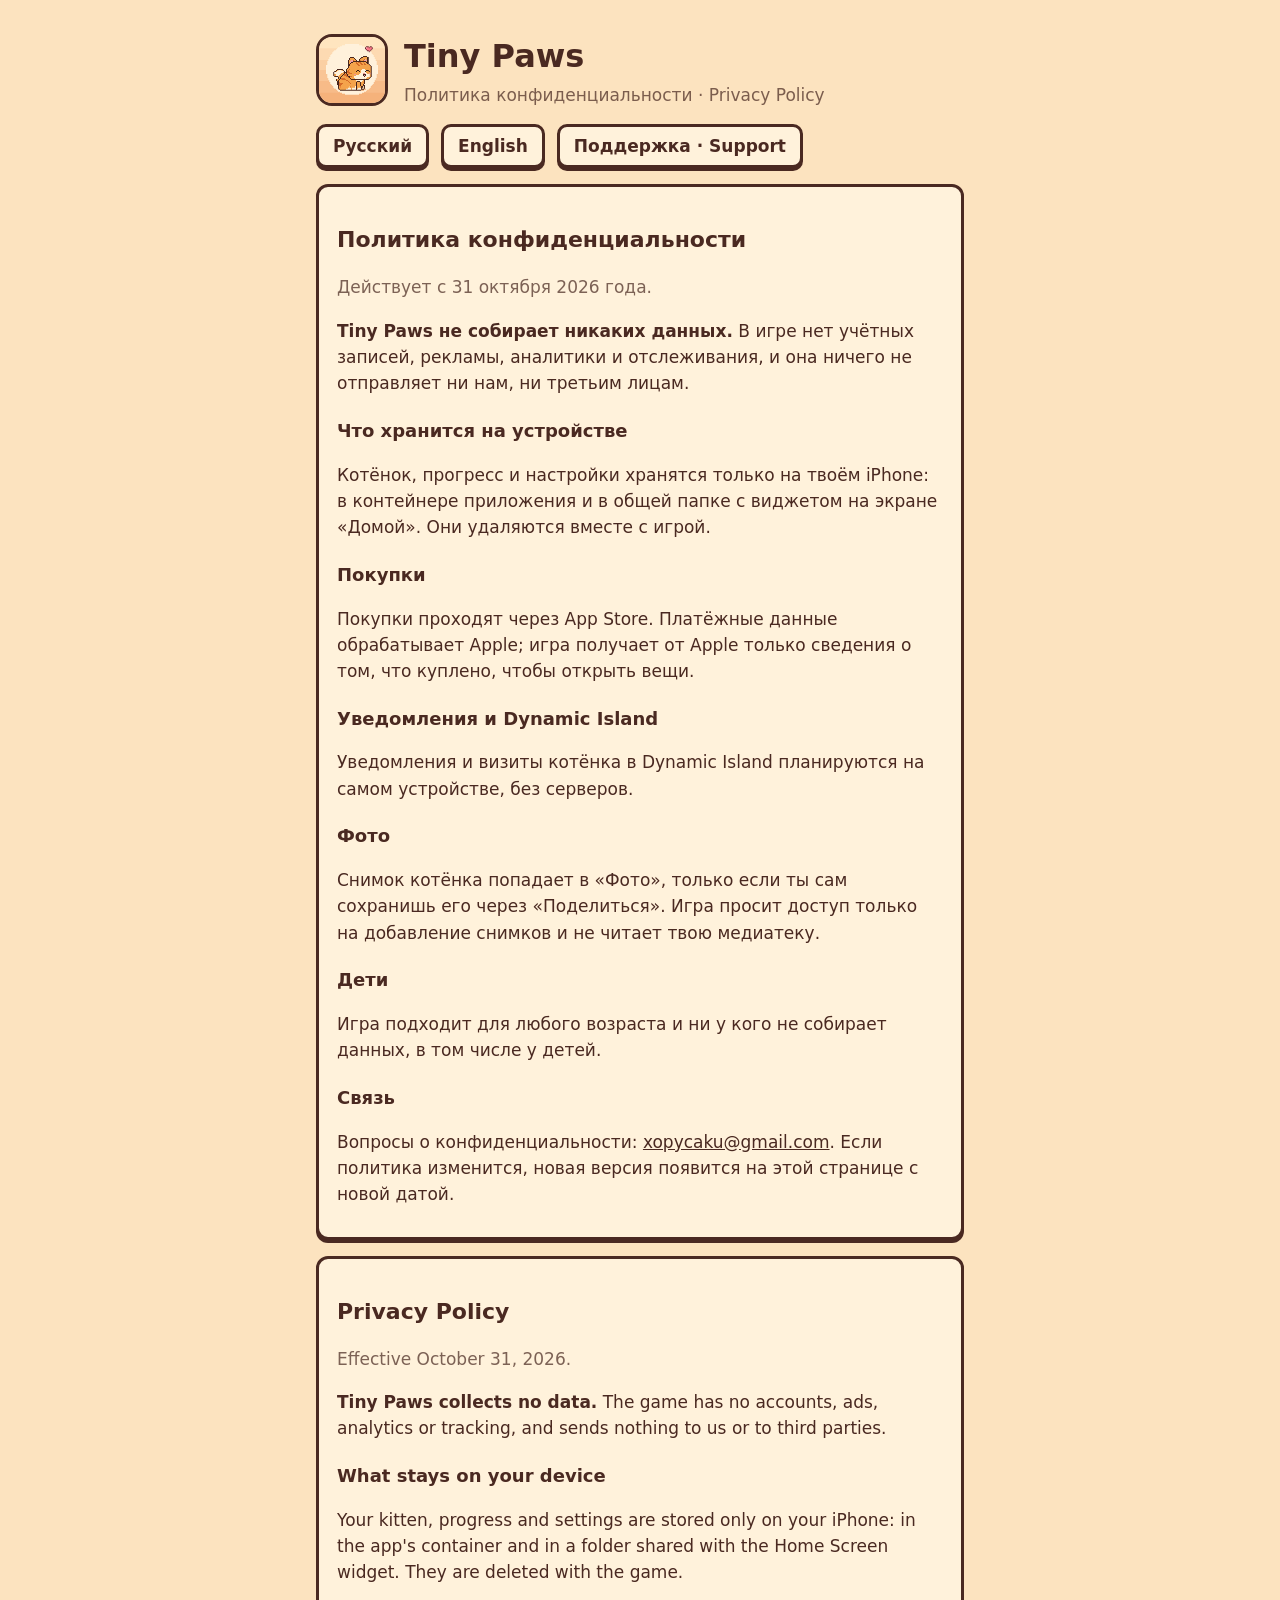
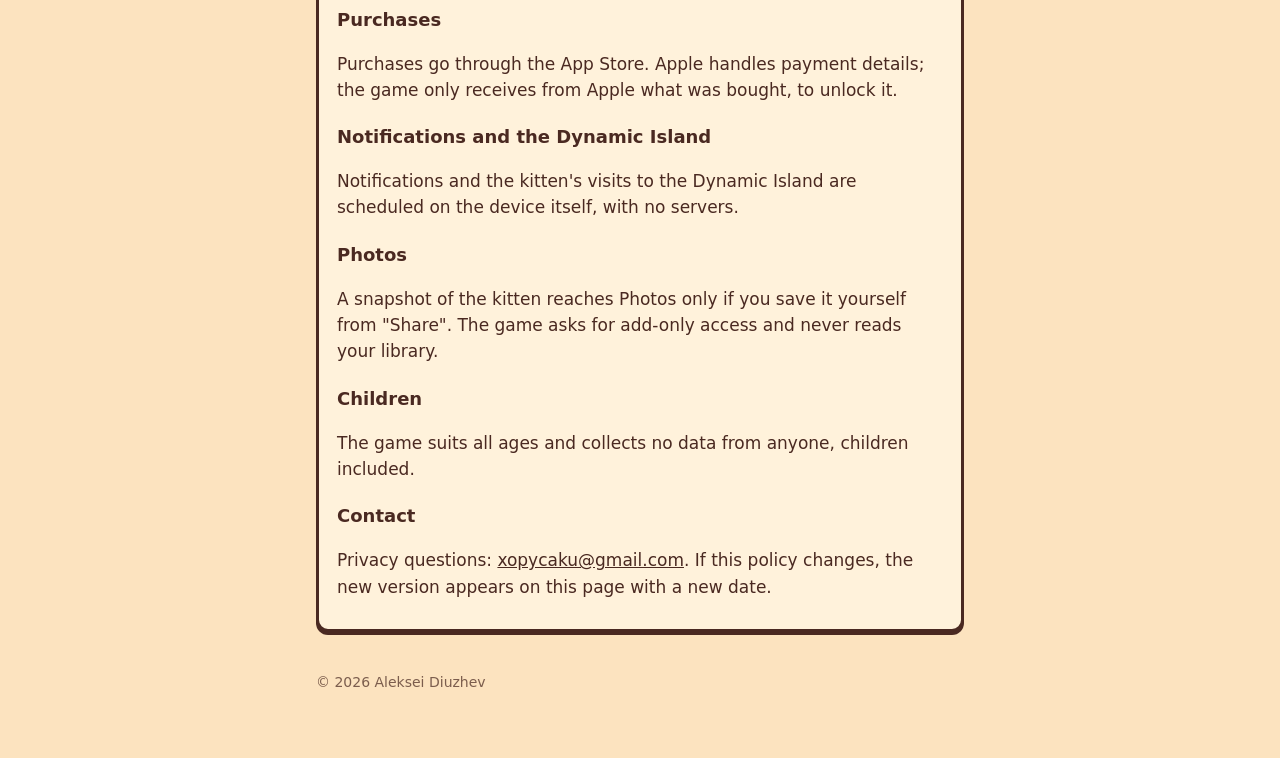
==== privacy.html @ d7ef9234 "Support and privacy pages for the App Store (site/, published to tiny-paws-site) Russian and English" ====
<!doctype html>
<html lang="ru">
<head>
<meta charset="utf-8">
<meta name="viewport" content="width=device-width, initial-scale=1">
<title>Tiny Paws: конфиденциальность</title>
<link rel="icon" href="icon.png">
<link rel="stylesheet" href="style.css">
</head>
<body>
<main>
  <header>
    <img src="icon.png" alt="">
    <div>
      <h1>Tiny Paws</h1>
      <div class="muted">Политика конфиденциальности · Privacy Policy</div>
    </div>
  </header>
  <nav><a href="#ru">Русский</a><a href="#en">English</a><a href="index.html">Поддержка · Support</a></nav>

  <section id="ru" class="panel">
    <h2>Политика конфиденциальности</h2>
    <p class="muted">Действует с 31 октября 2026 года.</p>
    <p><b>Tiny Paws не собирает никаких данных.</b> В игре нет учётных записей, рекламы, аналитики
      и отслеживания, и она ничего не отправляет ни нам, ни третьим лицам.</p>
    <h3>Что хранится на устройстве</h3>
    <p>Котёнок, прогресс и настройки хранятся только на твоём iPhone: в контейнере приложения
      и в общей папке с виджетом на экране «Домой». Они удаляются вместе с игрой.</p>
    <h3>Покупки</h3>
    <p>Покупки проходят через App Store. Платёжные данные обрабатывает Apple; игра получает от Apple
      только сведения о том, что куплено, чтобы открыть вещи.</p>
    <h3>Уведомления и Dynamic Island</h3>
    <p>Уведомления и визиты котёнка в Dynamic Island планируются на самом устройстве, без серверов.</p>
    <h3>Фото</h3>
    <p>Снимок котёнка попадает в «Фото», только если ты сам сохранишь его через «Поделиться». Игра
      просит доступ только на добавление снимков и не читает твою медиатеку.</p>
    <h3>Дети</h3>
    <p>Игра подходит для любого возраста и ни у кого не собирает данных, в том числе у детей.</p>
    <h3>Связь</h3>
    <p>Вопросы о конфиденциальности: <a href="mailto:xopycaku@gmail.com">xopycaku@gmail.com</a>.
      Если политика изменится, новая версия появится на этой странице с новой датой.</p>
  </section>

  <section id="en" class="panel">
    <h2>Privacy Policy</h2>
    <p class="muted">Effective October 31, 2026.</p>
    <p><b>Tiny Paws collects no data.</b> The game has no accounts, ads, analytics or tracking, and
      sends nothing to us or to third parties.</p>
    <h3>What stays on your device</h3>
    <p>Your kitten, progress and settings are stored only on your iPhone: in the app's container
      and in a folder shared with the Home Screen widget. They are deleted with the game.</p>
    <h3>Purchases</h3>
    <p>Purchases go through the App Store. Apple handles payment details; the game only receives from
      Apple what was bought, to unlock it.</p>
    <h3>Notifications and the Dynamic Island</h3>
    <p>Notifications and the kitten's visits to the Dynamic Island are scheduled on the device itself,
      with no servers.</p>
    <h3>Photos</h3>
    <p>A snapshot of the kitten reaches Photos only if you save it yourself from "Share". The game asks
      for add-only access and never reads your library.</p>
    <h3>Children</h3>
    <p>The game suits all ages and collects no data from anyone, children included.</p>
    <h3>Contact</h3>
    <p>Privacy questions: <a href="mailto:xopycaku@gmail.com">xopycaku@gmail.com</a>. If this policy
      changes, the new version appears on this page with a new date.</p>
  </section>
  <footer class="muted">© 2026 Aleksei Diuzhev</footer>
</main>
</body>
</html>
---- style.css ----
:root {
  --paper: #fce3bf; --cream: #fff2db; --ink: #4a2921; --peach: #f5a34d; --muted: rgba(74, 41, 33, .72);
}
* { box-sizing: border-box; }
body {
  margin: 0; background: var(--paper); color: var(--ink);
  font: 17px/1.55 ui-rounded, "SF Pro Rounded", system-ui, -apple-system, "Segoe UI", sans-serif;
}
main { max-width: 680px; margin: 0 auto; padding: 32px 16px 64px; }
header { display: flex; align-items: center; gap: 16px; margin-bottom: 8px; }
header img { width: 72px; height: 72px; border-radius: 16px; border: 3px solid var(--ink); image-rendering: pixelated; }
h1 { font-size: 32px; margin: 0; font-weight: 800; }
h2 { font-size: 22px; margin: 32px 0 8px; }
h3 { font-size: 18px; margin: 20px 0 4px; }
p, li { color: var(--ink); }
.muted { color: var(--muted); }
.panel {
  background: var(--cream); border: 3px solid var(--ink); border-radius: 12px;
  box-shadow: 0 3px 0 var(--ink); padding: 4px 18px 12px; margin: 16px 0;
}
nav { display: flex; gap: 12px; flex-wrap: wrap; margin: 16px 0 8px; }
nav a, .button {
  display: inline-block; padding: 6px 14px; background: var(--cream); color: var(--ink); text-decoration: none;
  font-weight: 700; border: 3px solid var(--ink); border-radius: 10px; box-shadow: 0 3px 0 var(--ink);
}
.button { background: var(--peach); }
a { color: var(--ink); }
footer { margin-top: 40px; font-size: 14px; }
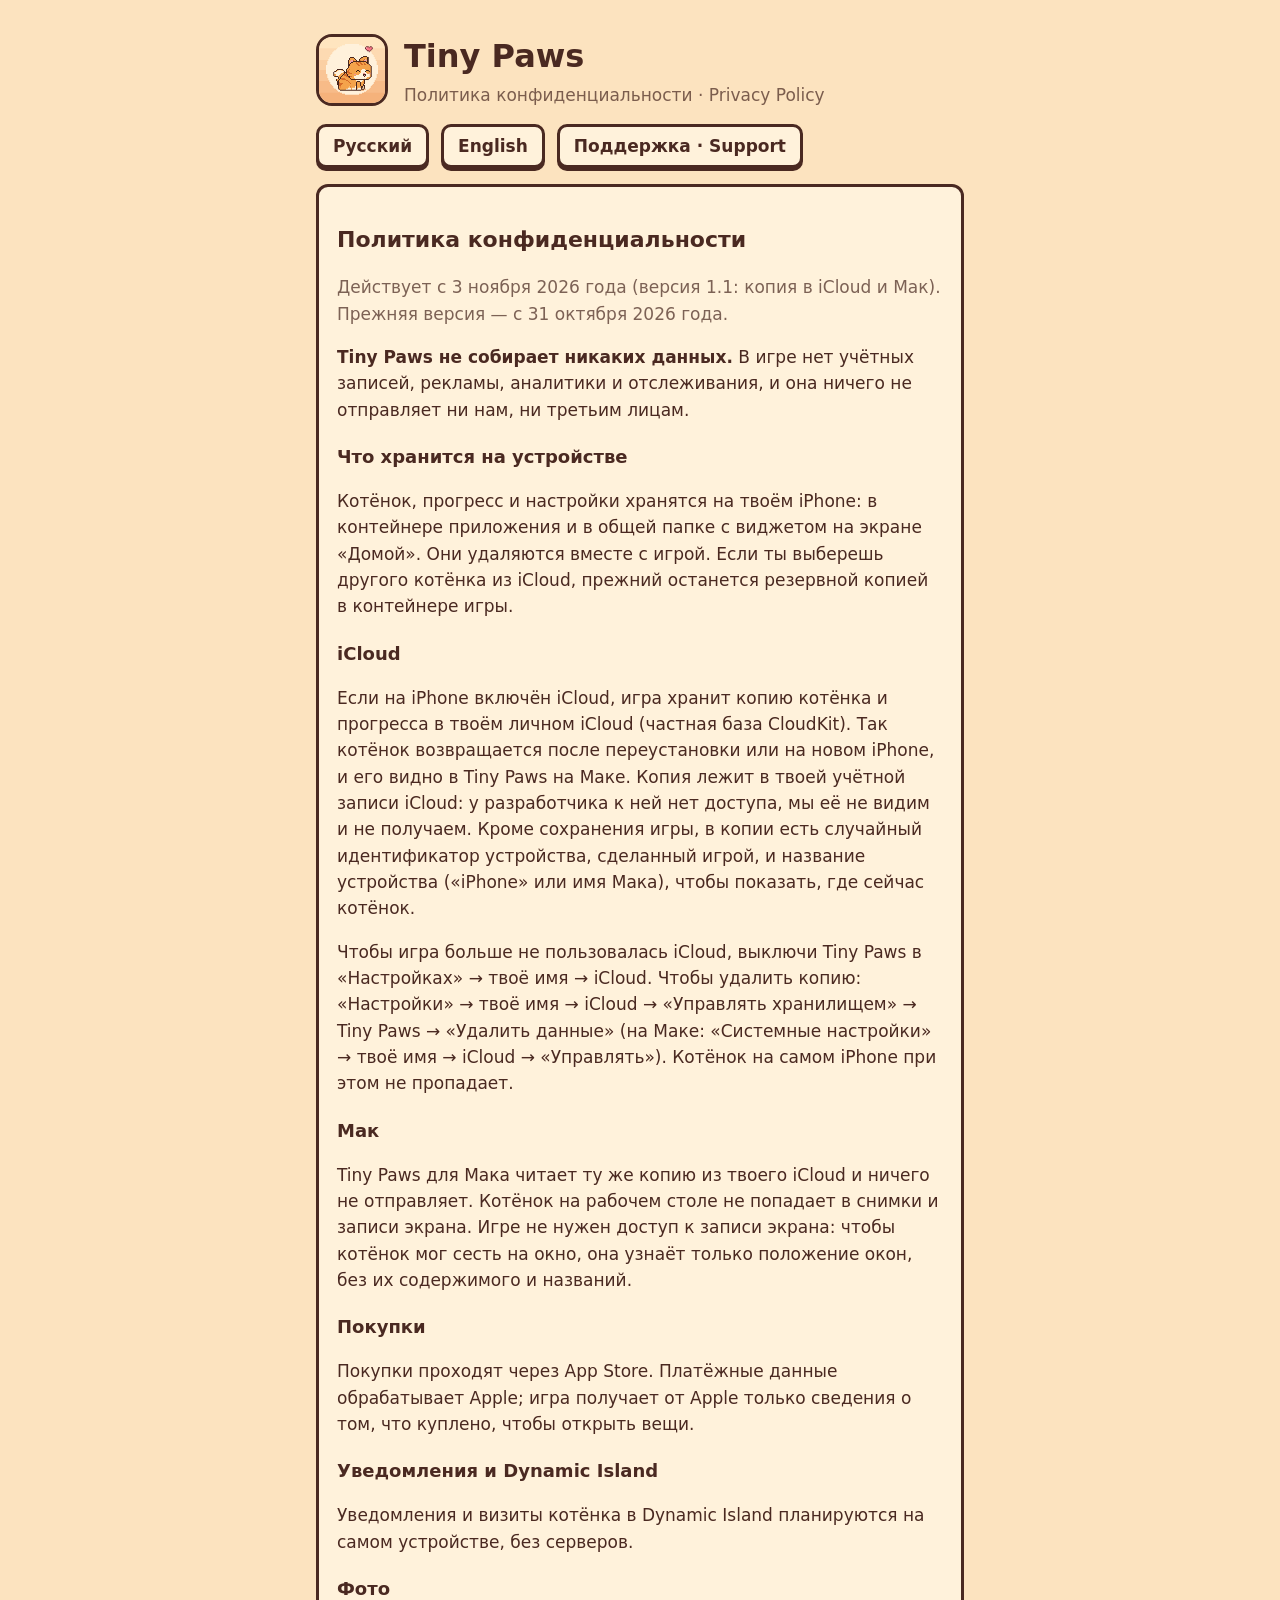
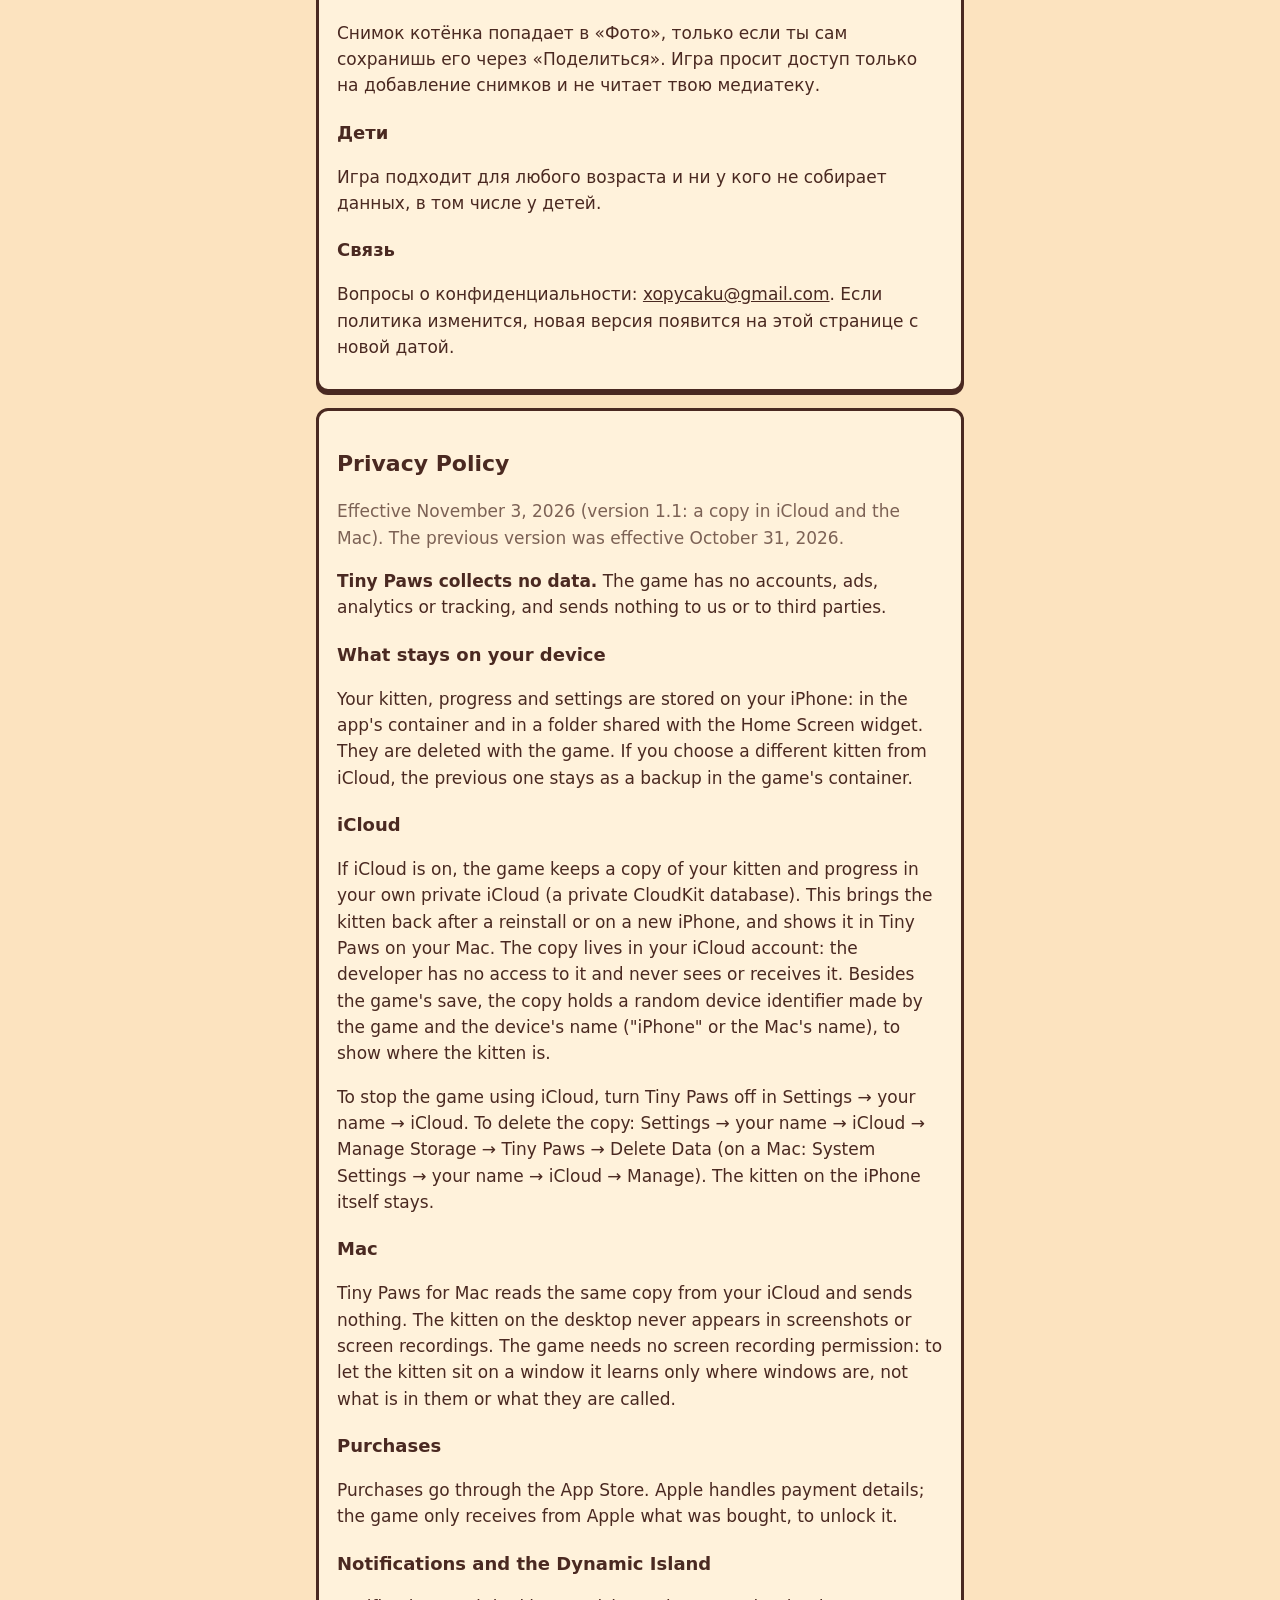
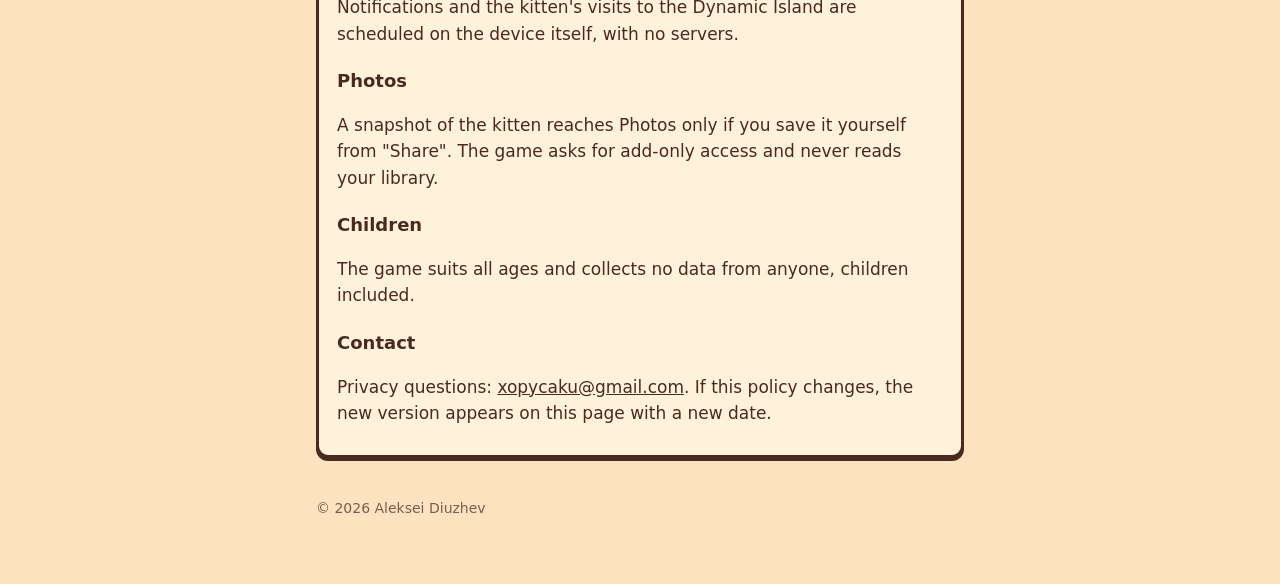
==== commit a9079e40: "1.1: iCloud in the privacy policy and the review notes; ADR 0021, ADR 0020 moved to 1.1; plan, devlo" ====
--- a/privacy.html
+++ b/privacy.html
@@ -20,12 +20,28 @@
 
   <section id="ru" class="panel">
     <h2>Политика конфиденциальности</h2>
-    <p class="muted">Действует с 31 октября 2026 года.</p>
+    <p class="muted">Действует с 3 ноября 2026 года (версия 1.1: копия в iCloud и Мак). Прежняя версия — с 31 октября 2026 года.</p>
     <p><b>Tiny Paws не собирает никаких данных.</b> В игре нет учётных записей, рекламы, аналитики
       и отслеживания, и она ничего не отправляет ни нам, ни третьим лицам.</p>
     <h3>Что хранится на устройстве</h3>
-    <p>Котёнок, прогресс и настройки хранятся только на твоём iPhone: в контейнере приложения
-      и в общей папке с виджетом на экране «Домой». Они удаляются вместе с игрой.</p>
+    <p>Котёнок, прогресс и настройки хранятся на твоём iPhone: в контейнере приложения
+      и в общей папке с виджетом на экране «Домой». Они удаляются вместе с игрой. Если ты выберешь
+      другого котёнка из iCloud, прежний останется резервной копией в контейнере игры.</p>
+    <h3>iCloud</h3>
+    <p>Если на iPhone включён iCloud, игра хранит копию котёнка и прогресса в твоём личном iCloud
+      (частная база CloudKit). Так котёнок возвращается после переустановки или на новом iPhone,
+      и его видно в Tiny Paws на Маке. Копия лежит в твоей учётной записи iCloud: у разработчика
+      к ней нет доступа, мы её не видим и не получаем. Кроме сохранения игры, в копии есть случайный
+      идентификатор устройства, сделанный игрой, и название устройства («iPhone» или имя Мака),
+      чтобы показать, где сейчас котёнок.</p>
+    <p>Чтобы игра больше не пользовалась iCloud, выключи Tiny Paws в «Настройках» → твоё имя → iCloud.
+      Чтобы удалить копию: «Настройки» → твоё имя → iCloud → «Управлять хранилищем» → Tiny Paws →
+      «Удалить данные» (на Маке: «Системные настройки» → твоё имя → iCloud → «Управлять»).
+      Котёнок на самом iPhone при этом не пропадает.</p>
+    <h3>Мак</h3>
+    <p>Tiny Paws для Мака читает ту же копию из твоего iCloud и ничего не отправляет. Котёнок на
+      рабочем столе не попадает в снимки и записи экрана. Игре не нужен доступ к записи экрана:
+      чтобы котёнок мог сесть на окно, она узнаёт только положение окон, без их содержимого и названий.</p>
     <h3>Покупки</h3>
     <p>Покупки проходят через App Store. Платёжные данные обрабатывает Apple; игра получает от Apple
       только сведения о том, что куплено, чтобы открыть вещи.</p>
@@ -43,12 +59,28 @@
 
   <section id="en" class="panel">
     <h2>Privacy Policy</h2>
-    <p class="muted">Effective October 31, 2026.</p>
+    <p class="muted">Effective November 3, 2026 (version 1.1: a copy in iCloud and the Mac). The previous version was effective October 31, 2026.</p>
     <p><b>Tiny Paws collects no data.</b> The game has no accounts, ads, analytics or tracking, and
       sends nothing to us or to third parties.</p>
     <h3>What stays on your device</h3>
-    <p>Your kitten, progress and settings are stored only on your iPhone: in the app's container
-      and in a folder shared with the Home Screen widget. They are deleted with the game.</p>
+    <p>Your kitten, progress and settings are stored on your iPhone: in the app's container
+      and in a folder shared with the Home Screen widget. They are deleted with the game. If you
+      choose a different kitten from iCloud, the previous one stays as a backup in the game's container.</p>
+    <h3>iCloud</h3>
+    <p>If iCloud is on, the game keeps a copy of your kitten and progress in your own private iCloud
+      (a private CloudKit database). This brings the kitten back after a reinstall or on a new iPhone,
+      and shows it in Tiny Paws on your Mac. The copy lives in your iCloud account: the developer has
+      no access to it and never sees or receives it. Besides the game's save, the copy holds a random
+      device identifier made by the game and the device's name ("iPhone" or the Mac's name), to show
+      where the kitten is.</p>
+    <p>To stop the game using iCloud, turn Tiny Paws off in Settings → your name → iCloud. To delete
+      the copy: Settings → your name → iCloud → Manage Storage → Tiny Paws → Delete Data (on a Mac:
+      System Settings → your name → iCloud → Manage). The kitten on the iPhone itself stays.</p>
+    <h3>Mac</h3>
+    <p>Tiny Paws for Mac reads the same copy from your iCloud and sends nothing. The kitten on the
+      desktop never appears in screenshots or screen recordings. The game needs no screen recording
+      permission: to let the kitten sit on a window it learns only where windows are, not what is in
+      them or what they are called.</p>
     <h3>Purchases</h3>
     <p>Purchases go through the App Store. Apple handles payment details; the game only receives from
       Apple what was bought, to unlock it.</p>
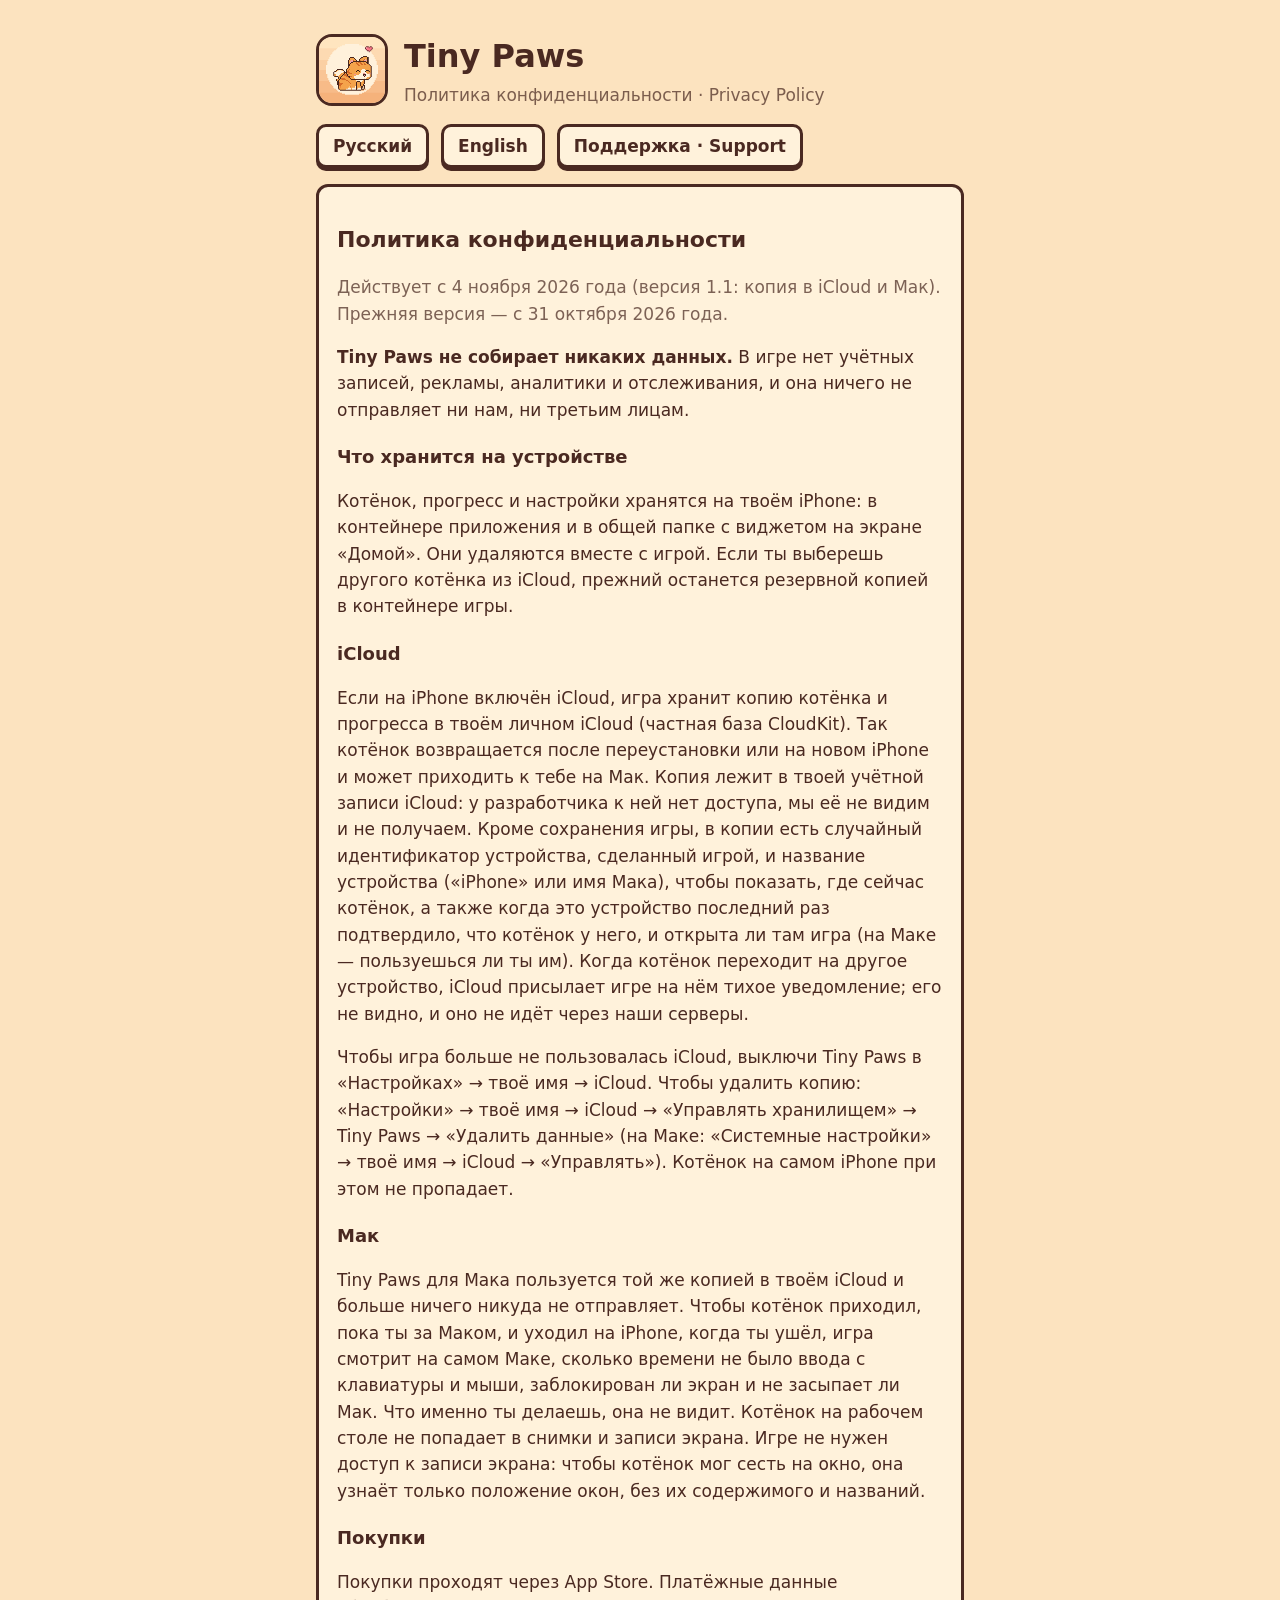
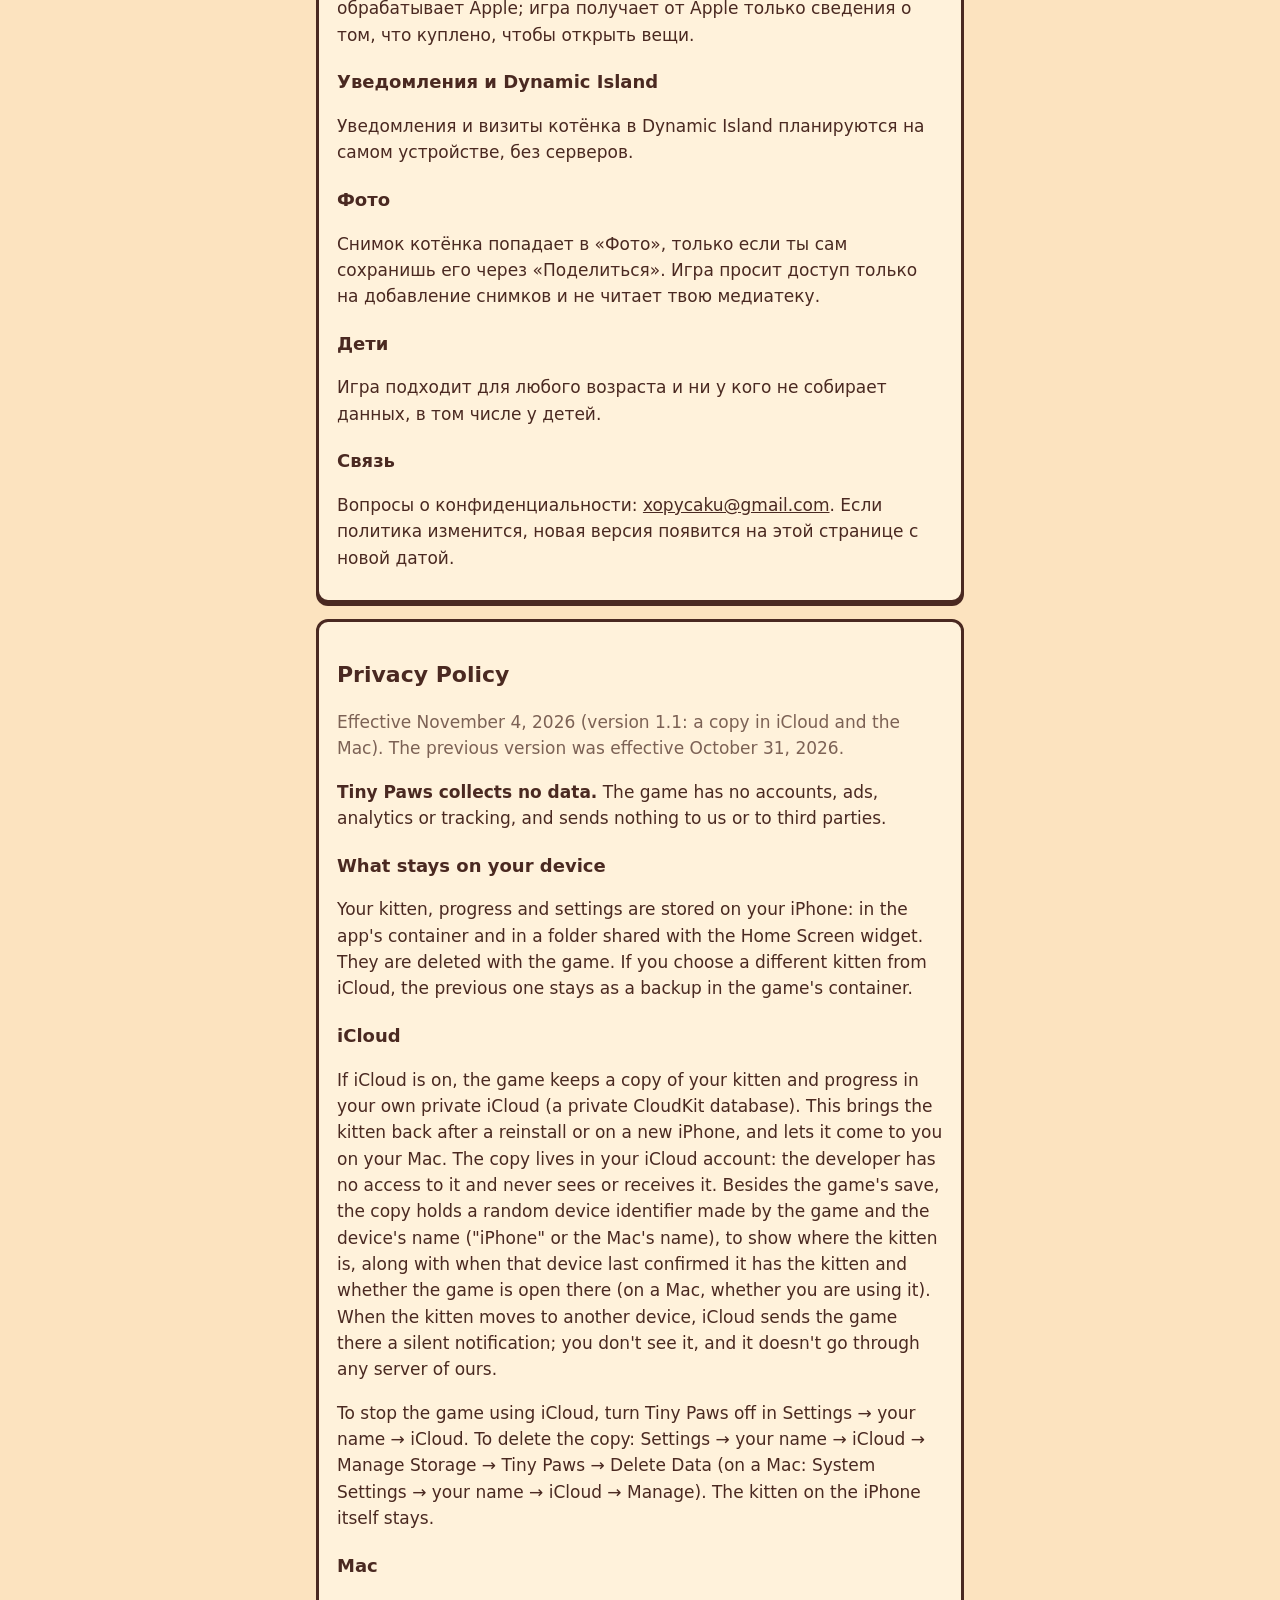
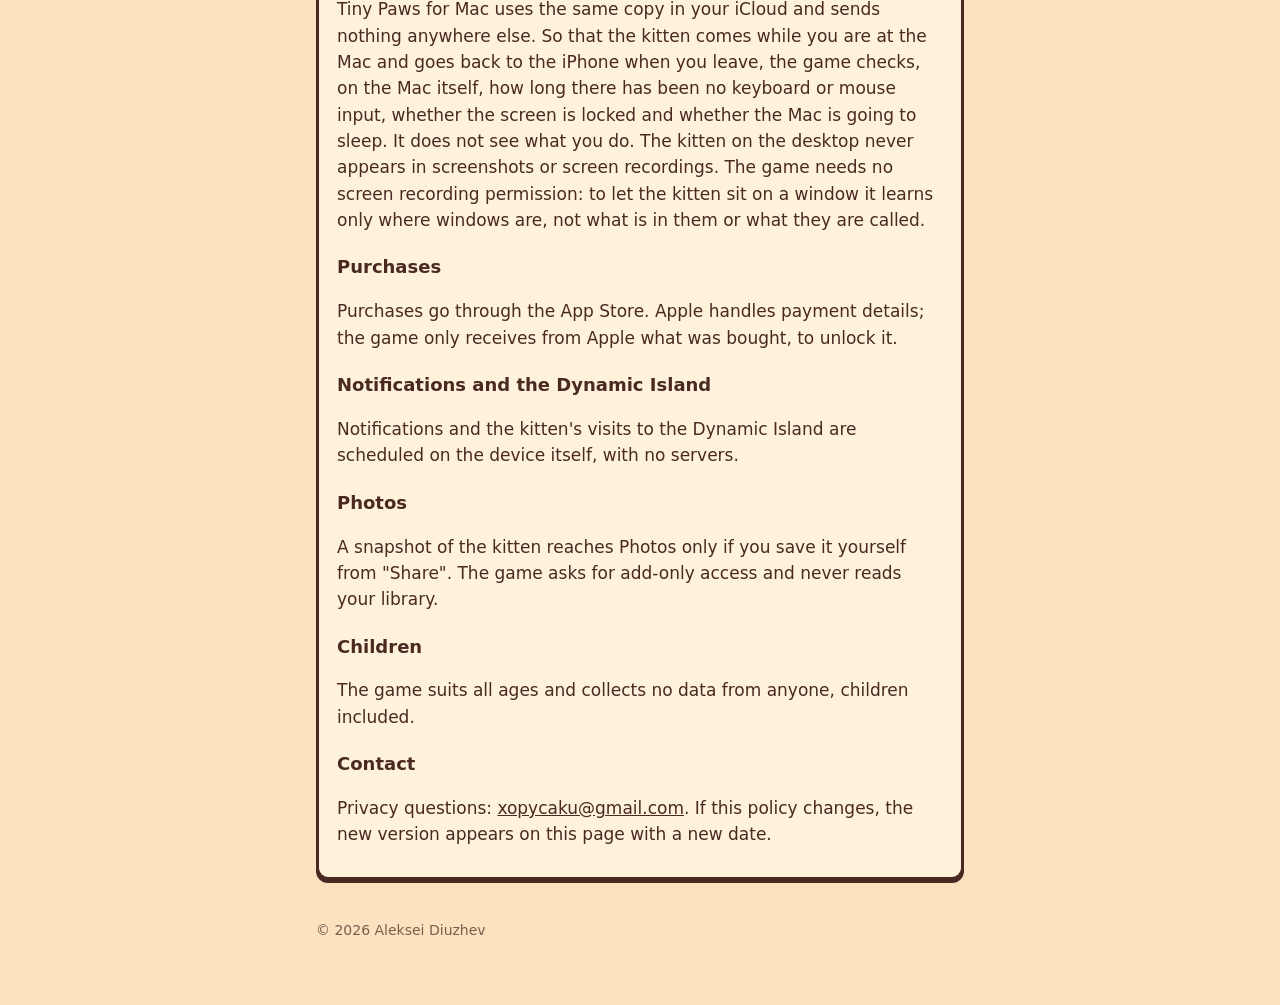
==== commit 7589df5d: "1.1 handoff: ADR 0021 "Переход", ADR 0020 slice 3, plan, devlog, review notes, privacy, README The r" ====
--- a/privacy.html
+++ b/privacy.html
@@ -20,7 +20,7 @@
 
   <section id="ru" class="panel">
     <h2>Политика конфиденциальности</h2>
-    <p class="muted">Действует с 3 ноября 2026 года (версия 1.1: копия в iCloud и Мак). Прежняя версия — с 31 октября 2026 года.</p>
+    <p class="muted">Действует с 4 ноября 2026 года (версия 1.1: копия в iCloud и Мак). Прежняя версия — с 31 октября 2026 года.</p>
     <p><b>Tiny Paws не собирает никаких данных.</b> В игре нет учётных записей, рекламы, аналитики
       и отслеживания, и она ничего не отправляет ни нам, ни третьим лицам.</p>
     <h3>Что хранится на устройстве</h3>
@@ -29,17 +29,23 @@
       другого котёнка из iCloud, прежний останется резервной копией в контейнере игры.</p>
     <h3>iCloud</h3>
     <p>Если на iPhone включён iCloud, игра хранит копию котёнка и прогресса в твоём личном iCloud
-      (частная база CloudKit). Так котёнок возвращается после переустановки или на новом iPhone,
-      и его видно в Tiny Paws на Маке. Копия лежит в твоей учётной записи iCloud: у разработчика
+      (частная база CloudKit). Так котёнок возвращается после переустановки или на новом iPhone
+      и может приходить к тебе на Мак. Копия лежит в твоей учётной записи iCloud: у разработчика
       к ней нет доступа, мы её не видим и не получаем. Кроме сохранения игры, в копии есть случайный
       идентификатор устройства, сделанный игрой, и название устройства («iPhone» или имя Мака),
-      чтобы показать, где сейчас котёнок.</p>
+      чтобы показать, где сейчас котёнок, а также когда это устройство последний раз подтвердило,
+      что котёнок у него, и открыта ли там игра (на Маке — пользуешься ли ты им). Когда котёнок
+      переходит на другое устройство, iCloud присылает игре на нём тихое уведомление; его не видно,
+      и оно не идёт через наши серверы.</p>
     <p>Чтобы игра больше не пользовалась iCloud, выключи Tiny Paws в «Настройках» → твоё имя → iCloud.
       Чтобы удалить копию: «Настройки» → твоё имя → iCloud → «Управлять хранилищем» → Tiny Paws →
       «Удалить данные» (на Маке: «Системные настройки» → твоё имя → iCloud → «Управлять»).
       Котёнок на самом iPhone при этом не пропадает.</p>
     <h3>Мак</h3>
-    <p>Tiny Paws для Мака читает ту же копию из твоего iCloud и ничего не отправляет. Котёнок на
+    <p>Tiny Paws для Мака пользуется той же копией в твоём iCloud и больше ничего никуда не отправляет.
+      Чтобы котёнок приходил, пока ты за Маком, и уходил на iPhone, когда ты ушёл, игра смотрит на самом
+      Маке, сколько времени не было ввода с клавиатуры и мыши, заблокирован ли экран и не засыпает ли Мак.
+      Что именно ты делаешь, она не видит. Котёнок на
       рабочем столе не попадает в снимки и записи экрана. Игре не нужен доступ к записи экрана:
       чтобы котёнок мог сесть на окно, она узнаёт только положение окон, без их содержимого и названий.</p>
     <h3>Покупки</h3>
@@ -59,7 +65,7 @@
 
   <section id="en" class="panel">
     <h2>Privacy Policy</h2>
-    <p class="muted">Effective November 3, 2026 (version 1.1: a copy in iCloud and the Mac). The previous version was effective October 31, 2026.</p>
+    <p class="muted">Effective November 4, 2026 (version 1.1: a copy in iCloud and the Mac). The previous version was effective October 31, 2026.</p>
     <p><b>Tiny Paws collects no data.</b> The game has no accounts, ads, analytics or tracking, and
       sends nothing to us or to third parties.</p>
     <h3>What stays on your device</h3>
@@ -69,15 +75,21 @@
     <h3>iCloud</h3>
     <p>If iCloud is on, the game keeps a copy of your kitten and progress in your own private iCloud
       (a private CloudKit database). This brings the kitten back after a reinstall or on a new iPhone,
-      and shows it in Tiny Paws on your Mac. The copy lives in your iCloud account: the developer has
+      and lets it come to you on your Mac. The copy lives in your iCloud account: the developer has
       no access to it and never sees or receives it. Besides the game's save, the copy holds a random
       device identifier made by the game and the device's name ("iPhone" or the Mac's name), to show
-      where the kitten is.</p>
+      where the kitten is, along with when that device last confirmed it has the kitten and whether
+      the game is open there (on a Mac, whether you are using it). When the kitten moves to another
+      device, iCloud sends the game there a silent notification; you don't see it, and it doesn't go
+      through any server of ours.</p>
     <p>To stop the game using iCloud, turn Tiny Paws off in Settings → your name → iCloud. To delete
       the copy: Settings → your name → iCloud → Manage Storage → Tiny Paws → Delete Data (on a Mac:
       System Settings → your name → iCloud → Manage). The kitten on the iPhone itself stays.</p>
     <h3>Mac</h3>
-    <p>Tiny Paws for Mac reads the same copy from your iCloud and sends nothing. The kitten on the
+    <p>Tiny Paws for Mac uses the same copy in your iCloud and sends nothing anywhere else. So that the
+      kitten comes while you are at the Mac and goes back to the iPhone when you leave, the game checks,
+      on the Mac itself, how long there has been no keyboard or mouse input, whether the screen is locked
+      and whether the Mac is going to sleep. It does not see what you do. The kitten on the
       desktop never appears in screenshots or screen recordings. The game needs no screen recording
       permission: to let the kitten sit on a window it learns only where windows are, not what is in
       them or what they are called.</p>
